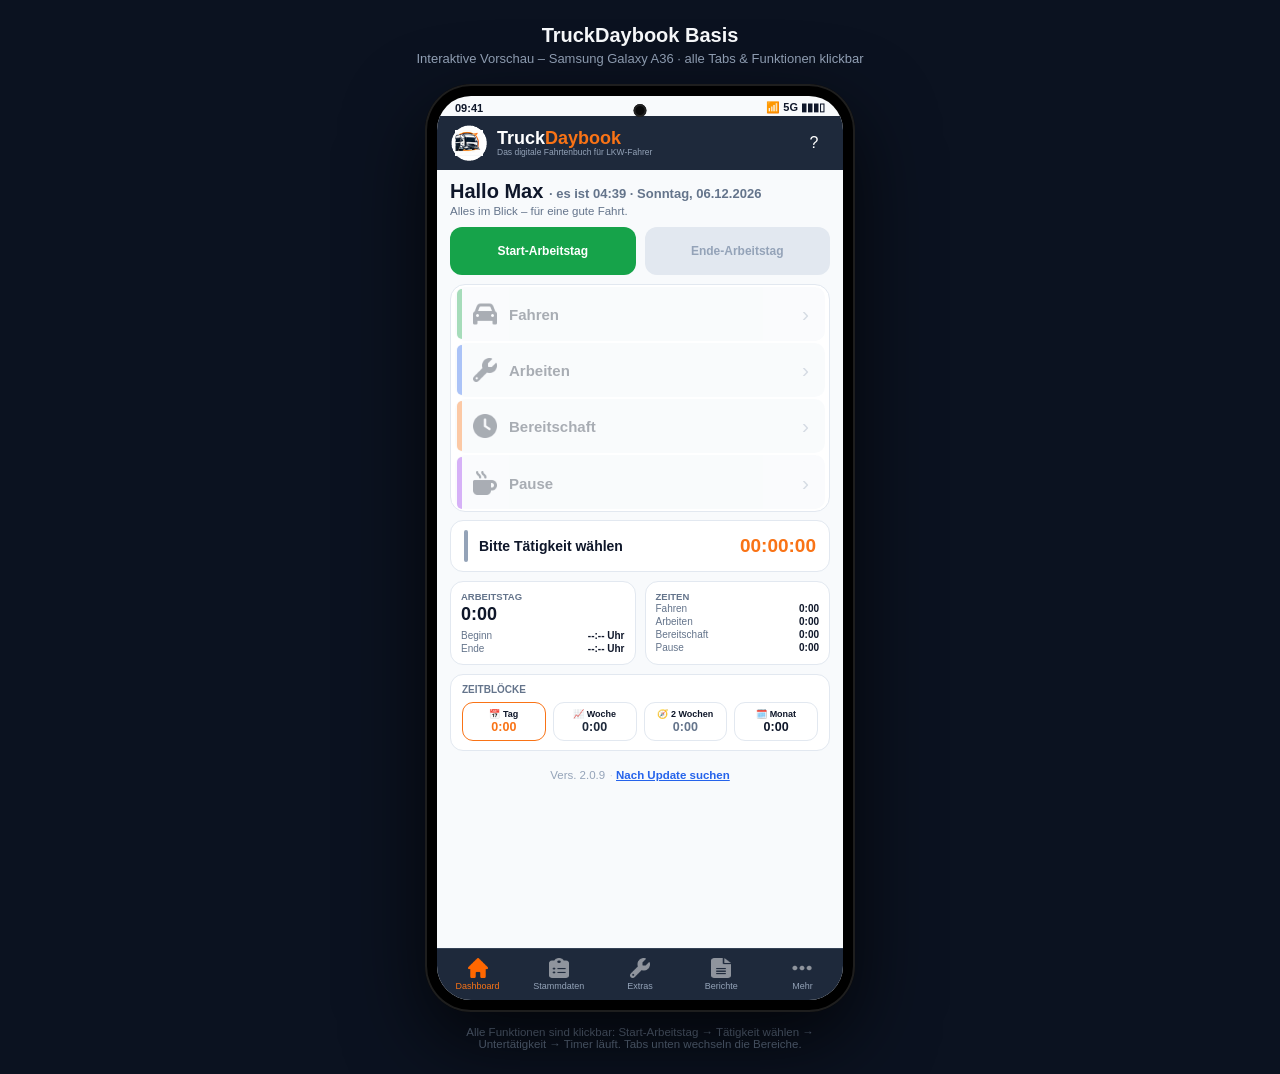
==== app.html @ 49754859 "TruckDaybook Basis Website - oeffentlicher Stand" ====
<!DOCTYPE html>
<html lang="de">
<head>
<meta charset="UTF-8">
<meta name="viewport" content="width=430">
<title>TruckDaybook Basis – Interaktive App-Vorschau</title>
<style>
  * { box-sizing: border-box; margin: 0; padding: 0; user-select: none; }
  body {
    background: #0B1220;
    font-family: 'Segoe UI', Roboto, sans-serif;
    min-height: 100vh;
    display: flex; flex-direction: column; align-items: center;
    padding: 24px 12px;
  }
  h1 { color: #F8FAFC; font-size: 20px; margin-bottom: 4px; }
  .subtitle { color: #94A3B8; font-size: 13px; margin-bottom: 18px; }
  .hint { color: #64748B; font-size: 11.5px; margin-top: 14px; max-width: 380px; text-align: center; }

  /* ===== Samsung A36 ===== */
  .phone { width: min(430px, calc(100vw - 20px)); height: auto; aspect-ratio: 430 / 928; background: #000; border-radius: 46px; padding: 12px;
    box-shadow: 0 30px 80px rgba(0,0,0,.7), inset 0 0 0 2px #1e1e1e; position: relative; }
  .phone::before { content:''; position:absolute; top:20px; left:50%; transform:translateX(-50%);
    width:13px; height:13px; background:#0a0a0a; border-radius:50%;
    box-shadow: inset 0 0 0 2px #222; z-index: 20; }
  .screen { width:100%; height:100%; background:#F8FAFC; border-radius:34px; overflow:hidden;
    display:flex; flex-direction:column; position:relative; }

  .statusbar { display:flex; justify-content:space-between; align-items:center;
    padding:5px 18px 2px; font-size:11px; font-weight:600; color:#0F172A; flex:none; }

  /* ===== Header ===== */
  .app-header { background:#1E293B; padding:9px 14px; display:flex; align-items:center; gap:10px; flex:none; }
  .app-header img { width:36px; height:36px; }
  .app-header .name { font-size:18px; font-weight:800; color:#fff; line-height:1.05; }
  .app-header .name span { color:#F97316; }
  .app-header .claim { font-size:8.5px; color:#94A3B8; }
  .app-header .help { margin-left:auto; color:#fff; font-size:16px; cursor:pointer; width:30px; height:30px;
    display:flex; align-items:center; justify-content:center; }

  .sub-header { background:#1E293B; padding:9px 6px; display:flex; align-items:center; flex:none; }
  .sub-header .back { color:#fff; font-size:20px; width:44px; height:38px; cursor:pointer; border:none;
    background:none; display:flex; align-items:center; justify-content:center; }
  .sub-header img { width:28px; height:28px; margin-right:8px; }
  .sub-header .t { color:#fff; font-size:17px; font-weight:700; flex:1; text-align:center; padding-right:44px; }

  /* ===== Content ===== */
  .content { flex:1; padding:10px 13px; overflow-y:auto; }
  .content::-webkit-scrollbar { width:0; }

  .greeting { font-size:20px; font-weight:800; color:#0F172A; }
  .greeting .greet-tail { font-size:13px; font-weight:600; color:#64748B; }
  .greet-sub { font-size:11.5px; color:#64748B; margin:2px 0 10px; }

  .shift-btns { display:flex; gap:9px; margin-bottom:9px; }
  .shift-btns button { flex:1; height:48px; border:none; border-radius:12px;
    font-weight:800; font-size:12px; color:#fff; cursor:pointer; font-family:inherit; }
  .btn-start { background:#16A34A; }
  .btn-start:disabled { background:#E2E8F0; color:#94A3B8; }
  .btn-end { background:#DC2626; }
  .btn-end:disabled { background:#E2E8F0; color:#94A3B8; }

  .menu { background:#fff; border:1px solid #E2E8F0; border-radius:15px; overflow:hidden; }
  .menu-row { display:flex; align-items:center; gap:12px; padding:0 14px 0 16px; height:54px;
    border-bottom:1px solid #E2E8F0; cursor:pointer; transition:background .15s;
    position:relative; border:2px solid transparent; border-radius:10px; margin:2px 4px; }
  .menu-row:last-child { border-bottom:none; }
  .menu-row:active { background:#F1F5F9; }
  .menu-row.active { background:#FFF7ED; border-color:var(--ac,#F97316); }
  .menu-row.disabled { opacity:.38; pointer-events:none; background:#F1F5F9; }
  .menu-row img { width:24px; height:24px; }
  .menu-row .lbl { font-size:15px; color:#1E293B; font-weight:600; }
  .menu-row .sub { font-size:10.5px; color:#94A3B8; display:block; font-weight:400; }
  .menu-row .chev { margin-left:auto; color:#94A3B8; font-size:21px; font-weight:300; }
  .menu-row.active .lbl { color:var(--ac,#F97316); }
  .menu-row .abar { position:absolute; left:0; top:0; bottom:0; width:5px; border-radius:5px 0 0 5px; }
  .menu-row .edit { margin-left:auto; color:#94A3B8; font-size:15px; padding:4px 4px 4px 8px; }
  .menu-row .edit ~ .chev { margin-left:0; }
  .menu-row .dot { width:8px; height:8px; border-radius:50%; background:#F97316; margin-left:auto; }

  .status-card { background:#fff; border:1px solid #E2E8F0; border-radius:13px; margin-top:8px;
    padding:9px 13px; display:flex; align-items:center; }
  .status-card .bar { width:4px; height:32px; background:#F97316; border-radius:2px; margin-right:11px; }
  .status-card .txt { font-size:14px; font-weight:700; color:#0F172A; }
  .status-card .sub-txt { font-size:11px; color:#64748B; }
  .status-card .timer { margin-left:auto; font-size:19px; font-weight:800; color:#F97316; font-variant-numeric:tabular-nums; }

  .tiles { display:flex; gap:9px; margin-top:9px; }
  .tile { flex:1; background:#fff; border:1px solid #E2E8F0; border-radius:13px; padding:9px 10px; }
  .tile .t-title { font-size:9.5px; font-weight:800; color:#64748B; }
  .tile .t-big { font-size:18px; font-weight:800; color:#0F172A; margin:2px 0 4px; font-variant-numeric:tabular-nums; }
  .tile .t-row { display:flex; justify-content:space-between; font-size:10px; color:#64748B; padding:1px 0; }
  .tile .t-row b { color:#0F172A; font-variant-numeric:tabular-nums; }

  .blockcard { background:#fff; border:1px solid #E2E8F0; border-radius:13px; margin-top:9px; padding:9px 11px; }
  .blockcard .b-title { font-size:10px; font-weight:800; color:#64748B; margin-bottom:7px; }
  .blockcard .mini-tiles { display:flex; gap:7px; }
  .mini { flex:1; border:1.5px solid #E2E8F0; border-radius:11px; padding:6px 3px; text-align:center; cursor:pointer; }
  .mini.hl { border-color:#F97316; }
  .mini .m-name { font-size:9px; font-weight:700; color:#0F172A; }
  .mini .m-val { font-size:12.5px; font-weight:800; margin-top:1px; font-variant-numeric:tabular-nums; }
  .mini.hl .m-val { color:#F97316; }
  .mini:nth-child(2) .m-val { color:#1E293B; }
  .mini:nth-child(3) .m-val { color:#64748B; }
  .mini:nth-child(4) .m-val { color:#0F172A; }

  .sec-title { font-size:10.5px; font-weight:800; color:#64748B; margin:13px 2px 7px; }
  .card { background:#fff; border:1px solid #E2E8F0; border-radius:13px; padding:12px; margin-bottom:9px; }
  .card h3 { font-size:13.5px; font-weight:800; color:#0F172A; margin-bottom:4px; }
  .card p { font-size:11.5px; color:#64748B; line-height:1.45; }
  .card .btn { margin-top:9px; background:#1E293B; color:#fff; border:none; border-radius:8px;
    padding:9px 12px; font-size:12px; font-weight:700; cursor:pointer; font-family:inherit; }
  .card .btn.orange { background:#F97316; }
  .card .btn.ghost { background:#94A3B8; }

  .extras-grid { display:grid; grid-template-columns:1fr 1fr; gap:9px; }
  .ex-tile { background:#fff; border:1.5px solid #1E293B; border-radius:14px; padding:13px 8px;
    text-align:center; cursor:pointer; transition:transform .1s; }
  .ex-tile:active { transform:scale(.97); }
  .ex-tile .e-ico { font-size:23px; margin-bottom:5px; }
  .ex-tile .e-name { font-size:12px; font-weight:700; color:#0F172A; }
  .ex-tile .e-sub { font-size:9px; color:#94A3B8; margin-top:2px; }

  .detail-note { background:#FFF7ED; border:1px solid #FED7AA; color:#9A3412; border-radius:10px;
    padding:9px 12px; font-size:11.5px; margin-bottom:10px; }
  .big-msg { text-align:center; padding:30px 20px; }
  .big-msg .ico { font-size:44px; margin-bottom:10px; }
  .big-msg .t { font-size:16px; font-weight:800; color:#0F172A; }
  .big-msg .s { font-size:12px; color:#64748B; margin-top:5px; }

  /* ===== TabBar ===== */
  .tabbar { background:#1E293B; display:flex; justify-content:space-around; padding:6px 0 9px;
    border-top:1px solid #334155; flex:none; }
  .tab { display:flex; flex-direction:column; align-items:center; gap:3px; color:#94A3B8;
    font-size:9px; cursor:pointer; flex:1; padding-top:3px; }
  .tab img { width:20px; height:20px; opacity:.5; }
  .tab.active { color:#F97316; }
  .tab.active img { opacity:1; filter:invert(59%) sepia(92%) saturate(2100%) hue-rotate(1deg) brightness(102%); }

  .screen-page { display:none; flex:1; flex-direction:column; overflow:hidden; }
  .screen-page.on { display:flex; }

  /* Confirm overlay */
  .overlay { position:absolute; inset:0; background:rgba(11,18,32,.55); display:none;
    align-items:center; justify-content:center; z-index:50; }
  .overlay.on { display:flex; }
  .dlg { background:#fff; border-radius:16px; padding:20px; width:min(290px, 92vw); text-align:center;
    box-shadow:0 20px 50px rgba(0,0,0,.4); }
  .dlg .d-t { font-size:16px; font-weight:800; color:#0F172A; margin-bottom:5px; }
  .dlg .d-s { font-size:12px; color:#64748B; margin-bottom:15px; }
  .dlg .d-btns { display:flex; gap:9px; }
  .dlg button { flex:1; padding:11px; border:none; border-radius:10px; font-weight:800;
    font-size:12.5px; cursor:pointer; font-family:inherit; }
  .dlg .b-no { background:#E2E8F0; color:#475569; }
  .dlg .b-yes { background:#DC2626; color:#fff; }
</style>
</head>
<body>
  <h1>TruckDaybook Basis</h1>
  <div class="subtitle">Interaktive Vorschau – Samsung Galaxy A36 · alle Tabs &amp; Funktionen klickbar</div>

  <div class="phone">
    <div class="screen">

      <!-- ================= DASHBOARD ================= -->
      <div class="screen-page on" id="pg-dashboard">
        <div class="statusbar"><span>09:41</span><span>📶 5G ▮▮▮▯</span></div>
        <div class="app-header">
          <img src="truckdaybook_logo.png">
          <div><div class="name">Truck<span>Daybook</span></div>
          <div class="claim">Das digitale Fahrtenbuch für LKW-Fahrer</div></div>
          <div class="help">?</div>
        </div>
        <div class="content">
          <div class="greeting" id="greeting">Hallo Max <span class="greet-tail" id="greetTail"></span></div>
          <div class="greet-sub">Alles im Blick – für eine gute Fahrt.</div>

          <div class="shift-btns">
            <button class="btn-start" id="btnStart" onclick="startShift()">Start-Arbeitstag</button>
            <button class="btn-end" id="btnEnd" onclick="askEndShift()" disabled>Ende-Arbeitstag</button>
          </div>

          <div class="menu" id="activityMenu">
            <div class="menu-row disabled" id="row-fahren" style="--ac:#16A34A" onclick="openPage('fahren')">
              <div class="abar" style="background:#16A34A"></div><img src="fahren_dark.png"><div class="lbl">Fahren</div><div class="chev">›</div>
            </div>
            <div class="menu-row disabled" id="row-arbeit" style="--ac:#2563EB" onclick="openPage('arbeit')">
              <div class="abar" style="background:#2563EB"></div><img src="arbeiten_wrench_dark.png"><div class="lbl">Arbeiten</div><div class="chev">›</div>
            </div>
            <div class="menu-row disabled" id="row-bereitschaft" style="--ac:#F97316" onclick="openBereitschaft()">
              <div class="abar" style="background:#F97316"></div><img src="bereitschaft_clock_dark.png"><div class="lbl">Bereitschaft</div><div class="chev">›</div>
            </div>
            <div class="menu-row disabled" id="row-pause" style="--ac:#9333EA" onclick="openPage('pause')">
              <div class="abar" style="background:#9333EA"></div><img src="pause_mug_hot_dark.png"><div class="lbl">Pause</div><div class="chev">›</div>
            </div>
          </div>

          <div class="status-card">
            <div class="bar" id="stBar" style="background:#94A3B8"></div>
            <div><div class="txt" id="stMain">Bitte Tätigkeit wählen</div>
            <div class="sub-txt" id="stSub"></div></div>
            <div class="timer" id="stTimer">00:00:00</div>
          </div>

          <div class="tiles">
            <div class="tile">
              <div class="t-title">ARBEITSTAG</div>
              <div class="t-big" id="wdDur">0:00</div>
              <div class="t-row"><span>Beginn</span><b id="wdStart">--:-- Uhr</b></div>
              <div class="t-row"><span>Ende</span><b id="wdEnd">--:-- Uhr</b></div>
            </div>
            <div class="tile">
              <div class="t-title">ZEITEN</div>
              <div class="t-row"><span>Fahren</span><b id="tFahren">0:00</b></div>
              <div class="t-row"><span>Arbeiten</span><b id="tArbeit">0:00</b></div>
              <div class="t-row"><span>Bereitschaft</span><b id="tBereit">0:00</b></div>
              <div class="t-row"><span>Pause</span><b id="tPause">0:00</b></div>
            </div>
          </div>

          <div class="blockcard">
            <div class="b-title">ZEITBLÖCKE</div>
            <div class="mini-tiles">
              <div class="mini hl"><div class="m-name">📅 Tag</div><div class="m-val" id="bTag">0:00</div></div>
              <div class="mini"><div class="m-name">📈 Woche</div><div class="m-val" id="bWoche">0:00</div></div>
              <div class="mini"><div class="m-name">🧭 2 Wochen</div><div class="m-val">0:00</div></div>
              <div class="mini"><div class="m-name">🗓️ Monat</div><div class="m-val">0:00</div></div>
            </div>
          </div>

          <!-- Update-Check: Version + Antippen = suchen -->
          <div style="text-align:center; margin:14px 0 8px;" onclick="updateCheck()">
            <span style="font-size:11.5px; color:#94A3B8;">Vers. 2.0.9</span>
            <span style="font-size:11.5px; color:#CBD5E1;"> · </span>
            <span style="font-size:11.5px; color:#2563EB; font-weight:700; text-decoration:underline;">Nach Update suchen</span>
          </div>
        </div>
      </div>

      <!-- ================= DETAIL: FAHREN ================= -->
      <div class="screen-page" id="pg-fahren">
        <div class="statusbar"><span>09:41</span><span>📶 5G ▮▮▮▯</span></div>
        <div class="sub-header">
          <button class="back" onclick="goTab('dashboard')">‹</button>
          <img src="fahren_white.png"><div class="t">Fahren</div>
        </div>
        <div class="content">
          <div class="sec-title">UNTERTÄTIGKEIT WÄHLEN</div>
          <div class="menu">
            <div class="menu-row" onclick="setActivity('Fahren','Lenkzeit')"><img src="fahren_dark.png"><div class="lbl">Lenkzeit</div><div class="chev">›</div></div>
            <div class="menu-row" onclick="setActivity('Fahren','Stauzeit')"><img src="fahren_dark.png"><div class="lbl">Stauzeit</div><div class="chev">›</div></div>
          </div>
        </div>
      </div>

      <!-- ================= DETAIL: ARBEIT ================= -->
      <div class="screen-page" id="pg-arbeit">
        <div class="statusbar"><span>09:41</span><span>📶 5G ▮▮▮▯</span></div>
        <div class="sub-header">
          <button class="back" onclick="goTab('dashboard')">‹</button>
          <img src="arbeiten_wrench_white.png"><div class="t">Arbeiten</div>
        </div>
        <div class="content">
          <div class="sec-title">UNTERTÄTIGKEIT WÄHLEN</div>
          <div class="menu">
            <div class="menu-row" onclick="setActivity('Arbeiten','Abfahrtskontrolle')"><img src="abfahrtskontrolle_clipboard_check_dark.png"><div class="lbl">Abfahrtskontrolle</div><div class="chev">›</div></div>
            <div class="menu-row" onclick="setActivity('Arbeiten',arbeitLabels.Bereitstellung)"><img src="arbeiten_wrench_dark.png"><div class="lbl" id="lbl-Bereitstellung">Bereitstellung</div><span class="edit" onclick="renameSub(event,'Bereitstellung')">✎</span><div class="chev">›</div></div>
            <div class="menu-row" onclick="setActivity('Arbeiten',arbeitLabels.Entladung)"><img src="arbeiten_wrench_dark.png"><div class="lbl" id="lbl-Entladung">Be.-/Entladung<span class="sub" id="lbl-EntladungSub">(Be.-Entladung)</span></div><span class="edit" onclick="renameSub(event,'Entladung')">✎</span><div class="chev">›</div></div>
            <div class="menu-row" onclick="setActivity('Arbeiten',arbeitLabels.Hofarbeit)"><img src="arbeiten_wrench_dark.png"><div class="lbl" id="lbl-Hofarbeit">Hofarbeit<span class="sub">(Tanken, Umsatteln usw.)</span></div><span class="edit" onclick="renameSub(event,'Hofarbeit')">✎</span><div class="chev">›</div></div>
            <div class="menu-row" onclick="setActivity('Arbeiten',arbeitLabels.Tankreinigung)"><img src="arbeiten_wrench_dark.png"><div class="lbl" id="lbl-Tankreinigung">Tankreinigung</div><span class="edit" onclick="renameSub(event,'Tankreinigung')">✎</span><div class="chev">›</div></div>
            <div class="menu-row" onclick="setActivity('Arbeiten',arbeitLabels.Grenzabfertigung)"><img src="arbeiten_wrench_dark.png"><div class="lbl" id="lbl-Grenzabfertigung">Grenzabfertigung</div><span class="edit" onclick="renameSub(event,'Grenzabfertigung')">✎</span><div class="chev">›</div></div>
            <div class="menu-row" onclick="setActivity('Arbeiten','Lenkzeitfreie Arbeitszeit')"><img src="arbeiten_wrench_dark.png"><div class="lbl">Lenkzeitfreie Arbeitszeit<span class="sub">(Lehrgang, Schulung, Unterw.)</span></div><div class="chev">›</div></div>
          </div>
        </div>
      </div>

      <!-- ================= DETAIL: BEREITSCHAFT ================= -->
      <div class="screen-page" id="pg-bereitschaft">
        <div class="statusbar"><span>09:41</span><span>📶 5G ▮▮▮▯</span></div>
        <div class="sub-header">
          <button class="back" onclick="goTab('dashboard')">‹</button>
          <img src="bereitschaft_clock_white.png"><div class="t">Bereitschaft</div>
        </div>
        <div class="content">
          <div class="sec-title" id="bereitTitle">ENDE BEKANNT?</div>
          <div class="menu" id="bereitMenu">
            <div class="menu-row" onclick="bereitStep('unbekannt')"><img src="bereitschaft_clock_dark.png"><div class="lbl">Ende unbekannt<span class="sub">zählt zur Arbeitszeit (Bereitschaft)</span></div><div class="chev">›</div></div>
            <div class="menu-row" onclick="bereitStep('bekannt')"><img src="pause_mug_hot_dark.png"><div class="lbl">Ende bekannt<span class="sub">nur Einsatzzeit (keine Arbeitszeit)</span></div><div class="chev">›</div></div>
          </div>
        </div>
      </div>

      <!-- ================= DETAIL: PAUSE ================= -->
      <div class="screen-page" id="pg-pause">
        <div class="statusbar"><span>09:41</span><span>📶 5G ▮▮▮▯</span></div>
        <div class="sub-header">
          <button class="back" onclick="goTab('dashboard')">‹</button>
          <img src="pause_mug_hot_white.png"><div class="t">Pause</div>
        </div>
        <div class="content">
          <div class="sec-title" id="pauseTitle">PAUSENART WÄHLEN</div>
          <div class="detail-note" id="pauseEndNote" style="display:none;">Arbeitstag beendet – jetzt Ruhezeit wählen.</div>
          <div class="menu">
            <div class="menu-row" id="rowLenkpause" onclick="setActivity('Pause','Lenkzeitpause')"><img src="pause_mug_hot_dark.png"><div class="lbl">Lenkzeitpause</div><div class="chev">›</div></div>
            <div class="menu-row disabled" id="rowTagesruhe" onclick="endWithRest('Tagesruhe','11 h')"><img src="pause_mug_hot_dark.png"><div class="lbl">Tagesruhe<span class="sub">Nur nach Ende-Arbeitstag</span></div><div class="chev">›</div></div>
            <div class="menu-row disabled" id="rowWochenruhe" onclick="endWithRest('Wochenruhe','45 h')"><img src="pause_mug_hot_dark.png"><div class="lbl">Wochenruhe<span class="sub">Nur nach Ende-Arbeitstag</span></div><div class="chev">›</div></div>
          </div>
        </div>
      </div>

      <!-- ================= STAMMDATEN ================= -->
      <div class="screen-page" id="pg-stammdaten">
        <div class="statusbar"><span>09:41</span><span>📶 5G ▮▮▮▯</span></div>
        <div class="app-header">
          <img src="truckdaybook_logo.png">
          <div><div class="name">Stamm<span>daten</span></div>
          <div class="claim">Das digitale Fahrtenbuch für LKW-Fahrer</div></div>
        </div>
        <div class="content">
          <div class="sec-title">STAMMDATEN BEARBEITEN</div>
          <div class="menu">
            <div class="menu-row" onclick="openMaster('driver')"><div class="lbl">🧑‍✈️ Fahrerstammdaten<span class="sub" id="msDriver">Name, Führerschein, Urlaub</span></div><div class="chev">›</div></div>
            <div class="menu-row" onclick="openMaster('company')"><div class="lbl">🏢 Unternehmerstammdaten<span class="sub" id="msCompany">Firma, Stunden, Zuschläge</span></div><div class="chev">›</div></div>
            <div class="menu-row" onclick="openMaster('vehicle')"><div class="lbl">🚛 Fahrzeugstammdaten<span class="sub" id="msVehicle">Kennzeichen, Hersteller</span></div><div class="chev">›</div></div>
          </div>
          <div class="sec-title">EINSTELLUNGEN</div>
          <div class="menu">
            <div class="menu-row" onclick="showStub('Kilometerstand-Einstellungen')"><div class="lbl">🛣️ Kilometerstand-Einstellungen</div><div class="chev">›</div></div>
          </div>
          <div class="detail-note" style="margin-top:10px;">Basis-Version: CMR-Stammdaten (Adressen, Güter, Equipment) sind Teil von TruckDaybook Plus.</div>
        </div>
      </div>

      <!-- ================= EXTRAS ================= -->
      <div class="screen-page" id="pg-extras">
        <div class="statusbar"><span>09:41</span><span>📶 5G ▮▮▮▯</span></div>
        <div class="app-header">
          <img src="truckdaybook_logo.png">
          <div><div class="name">Ex<span>tras</span></div>
          <div class="claim">Das digitale Fahrtenbuch für LKW-Fahrer</div></div>
        </div>
        <div class="content">
          <div class="sec-title">ZUSATZFUNKTIONEN – KACHEL ANTIPPEN ZUM ÖFFNEN</div>
          <div class="extras-grid">
            <div class="ex-tile" onclick="openPage('tankweiten')"><div class="e-ico">🛣️</div><div class="e-name">Tankweiten</div><div class="e-sub">Rechner</div></div>
            <div class="ex-tile" onclick="showStub('Urlaub &amp; Krankheit')"><div class="e-ico">🏖️</div><div class="e-name">Urlaub &amp; Krankheit</div><div class="e-sub">Abwesenheiten erfassen</div></div>
            <div class="ex-tile" onclick="showStub('Wochenendruhe planen')"><div class="e-ico">🗓️</div><div class="e-name">Wochenendruhe</div><div class="e-sub">planen</div></div>
          </div>
          <div class="detail-note" style="margin-top:10px;">Basis-Version: Tankstelle &amp; CMR Frachtbrief sind Teil von TruckDaybook Plus.</div>
        </div>
      </div>

      <!-- ================= TANKWEITEN ================= -->
      <div class="screen-page" id="pg-tankweiten">
        <div class="statusbar"><span>09:41</span><span>📶 5G ▮▮▮▯</span></div>
        <div class="sub-header">
          <button class="back" onclick="goTab('extras')">‹</button>
          <img src="fahren_white.png"><div class="t">Tankweiten-Rechner</div>
        </div>
        <div class="content">
          <div class="card">
            <h3>🛣️ Tankweiten-Rechner</h3>
            <p>Wie weit kommst du mit deinem Diesel?</p>
            <div style="margin-top:10px;">
              <label style="font-size:11px;color:#64748B;font-weight:700;">TANKINHALT (Liter)</label>
              <input id="twLiter" type="number" value="600" style="width:100%;margin-top:3px;padding:9px;border:1.5px solid #CBD5E1;border-radius:8px;font-size:15px;font-weight:700;">
              <label style="font-size:11px;color:#64748B;font-weight:700;display:block;margin-top:9px;">VERBRAUCH (l/100 km)</label>
              <input id="twVerbrauch" type="number" value="28" step="0.5" style="width:100%;margin-top:3px;padding:9px;border:1.5px solid #CBD5E1;border-radius:8px;font-size:15px;font-weight:700;">
              <button class="btn orange" style="width:100%;margin-top:11px;" onclick="calcTw()">Reichweite berechnen</button>
              <div id="twResult" style="text-align:center;margin-top:12px;font-size:24px;font-weight:800;color:#F97316;"></div>
            </div>
          </div>
        </div>
      </div>

      <!-- ================= BERICHTE ================= -->
      <div class="screen-page" id="pg-berichte">
        <div class="statusbar"><span>09:41</span><span>📶 5G ▮▮▮▯</span></div>
        <div class="app-header">
          <img src="truckdaybook_logo.png">
          <div><div class="name">Be<span>richte</span></div>
          <div class="claim">Das digitale Fahrtenbuch für LKW-Fahrer</div></div>
        </div>
        <div class="content">
          <div class="sec-title">BERICHT WÄHLEN</div>
          <div class="menu">
            <div class="menu-row" onclick="showStub('Schichtbericht')"><div class="lbl">📋 Schichtbericht<span class="sub">Arbeitstag im Überblick</span></div><div class="chev">›</div></div>
            <div class="menu-row" onclick="showStub('Monatsbericht')"><div class="lbl">📊 Monatsbericht<span class="sub">Lenkzeiten &amp; Summen</span></div><div class="chev">›</div></div>
            <div class="menu-row" onclick="showStub('EU-Grenzwerte')"><div class="lbl">⚖️ EU-Grenzwerte<span class="sub">&amp; Kompensation</span></div><div class="chev">›</div></div>
            <div class="menu-row" onclick="showStub('Gespeicherte Berichte')"><div class="lbl">💾 Gespeicherte<span class="sub">Berichte</span></div><div class="chev">›</div></div>
            <div class="menu-row" onclick="showStub('Stundenzettel')"><div class="lbl">🕐 Stundenzettel<span class="sub">Stunden &amp; Zuschläge</span></div><div class="chev">›</div></div>
            <div class="menu-row" onclick="showStub('Spesen / Diäten')"><div class="lbl">💶 Spesen/Diäten<span class="sub">Ausland &amp; Nächtigungen</span></div><div class="chev">›</div></div>
          </div>
          <div class="detail-note" style="margin-top:10px;">Basis-Version: Equipment-Einsatzliste ist Teil von TruckDaybook Plus.</div>
        </div>
      </div>

      <!-- ================= MEHR ================= -->
      <div class="screen-page" id="pg-mehr">
        <div class="statusbar"><span>09:41</span><span>📶 5G ▮▮▮▯</span></div>
        <div class="app-header">
          <img src="truckdaybook_logo.png">
          <div><div class="name">Me<span>hr</span></div>
          <div class="claim">Das digitale Fahrtenbuch für LKW-Fahrer</div></div>
        </div>
        <div class="content">
          <div class="card">
            <h3>🤝 Von Fahrer zu Fahrer</h3>
            <p>TruckDaybook hat ein Berufskraftfahrer im internationalen Fernverkehr entwickelt – für sich selbst und für Kolleginnen und Kollegen. Die App ist kostenlos und bleibt es dauerhaft.</p>
            <button class="btn orange" style="width:100%;">An einen Kollegen schicken</button>
          </div>
          <div class="card">
            <h3>📖 Anwenderhandbuch</h3>
            <p>Vollständige Doku aller Funktionen, Eingaben und automatischen Berechnungen (PDF).</p>
            <div style="display:flex;gap:8px;"><button class="btn" style="flex:1;">Anzeigen</button><button class="btn ghost" style="flex:1;">Teilen</button></div>
          </div>
          <div class="card">
            <h3>ℹ️ App-Info</h3>
            <p>TruckDaybook <b>Basis</b> · Version 2.0.9<br>Kostenlos &amp; dauerhaft – für Berufskraftfahrer.</p>
          </div>
        </div>
      </div>

      <!-- ================= STAMMDATEN: FAHRER ================= -->
      <div class="screen-page" id="pg-mdriver">
        <div class="statusbar"><span>09:41</span><span>📶 5G ▮▮▮▯</span></div>
        <div class="sub-header">
          <button class="back" onclick="goTab('stammdaten')">‹</button>
          <img src="truckdaybook_logo.png"><div class="t">Fahrerstammdaten</div>
        </div>
        <div class="content" id="frmDriver"></div>
      </div>

      <!-- ================= STAMMDATEN: UNTERNEHMEN ================= -->
      <div class="screen-page" id="pg-mcompany">
        <div class="statusbar"><span>09:41</span><span>📶 5G ▮▮▮▯</span></div>
        <div class="sub-header">
          <button class="back" onclick="goTab('stammdaten')">‹</button>
          <img src="truckdaybook_logo.png"><div class="t">Unternehmerstammdaten</div>
        </div>
        <div class="content" id="frmCompany"></div>
      </div>

      <!-- ================= STAMMDATEN: FAHRZEUG ================= -->
      <div class="screen-page" id="pg-mvehicle">
        <div class="statusbar"><span>09:41</span><span>📶 5G ▮▮▮▯</span></div>
        <div class="sub-header">
          <button class="back" onclick="goTab('stammdaten')">‹</button>
          <img src="truckdaybook_logo.png"><div class="t">Fahrzeugstammdaten</div>
        </div>
        <div class="content" id="frmVehicle"></div>
      </div>

      <!-- ================= STUB (Platzhalter) ================= -->
      <div class="screen-page" id="pg-stub">
        <div class="statusbar"><span>09:41</span><span>📶 5G ▮▮▮▯</span></div>
        <div class="sub-header">
          <button class="back" onclick="goBack()">‹</button>
          <img src="truckdaybook_logo.png"><div class="t" id="stubTitle">Seite</div>
        </div>
        <div class="content">
          <div class="big-msg">
            <div class="ico">🚧</div>
            <div class="t" id="stubHead">Bereich</div>
            <div class="s">In der echten App öffnet sich hier das Tool.<br>In dieser Vorschau ist es ein Platzhalter.</div>
          </div>
        </div>
      </div>

      <!-- ================= TABBAR ================= -->
      <div class="tabbar">
        <div class="tab active" id="tab-dashboard" onclick="goTab('dashboard')"><img src="dashboard_house_white.png">Dashboard</div>
        <div class="tab" id="tab-stammdaten" onclick="goTab('stammdaten')"><img src="erfassung_clipboard_list_white.png">Stammdaten</div>
        <div class="tab" id="tab-extras" onclick="goTab('extras')"><img src="arbeiten_wrench_white.png">Extras</div>
        <div class="tab" id="tab-berichte" onclick="goTab('berichte')"><img src="berichte_file_lines_white.png">Berichte</div>
        <div class="tab" id="tab-mehr" onclick="goTab('mehr')"><img src="mehr_ellipsis_white.png">Mehr</div>
      </div>

      <!-- Ende-Dialog -->
      <div class="overlay" id="endOverlay">
        <div class="dlg">
          <div class="d-t">Arbeitstag beenden?</div>
          <div class="d-s">Der Tagesbericht wird gespeichert.</div>
          <div class="d-btns">
            <button class="b-no" onclick="closeEnd()">Abbrechen</button>
            <button class="b-yes" onclick="askEndKm()">Beenden</button>
          </div>
        </div>
      </div>

      <!-- Update-Dialoge -->
      <div class="overlay" id="ovSearch">
        <div class="dlg">
          <div class="d-t">Update-Prüfung</div>
          <div class="d-s">Suche nach neuer Version …</div>
          <div style="font-size:26px; color:#2563EB;">⏳</div>
        </div>
      </div>
      <div class="overlay" id="ovCurrent">
        <div class="dlg">
          <div class="d-t">App ist aktuell</div>
          <div class="d-s">Du verwendest bereits die neueste Version (2.0.9).</div>
          <div class="d-btns">
            <button class="b-no" onclick="$('ovCurrent').classList.remove('on')">OK</button>
          </div>
        </div>
      </div>
      <div class="overlay" id="ovUpdate">
        <div class="dlg">
          <div class="d-t">Update verfügbar</div>
          <div class="d-s" style="text-align:left;">Neue Version <b>2.1.0</b> ist verfügbar.<br><br>Jetzt herunterladen und installieren?</div>
          <div class="d-btns">
            <button class="b-no" onclick="$('ovUpdate').classList.remove('on')">Später</button>
            <button class="b-yes" style="background:#16A34A;" onclick="$('ovUpdate').classList.remove('on')">Jetzt installieren</button>
          </div>
        </div>
      </div>

      <!-- KM-Dialog (Start + Ende) -->
      <div class="overlay" id="kmOverlay">
        <div class="dlg">
          <div class="d-t" id="kmTitle">Kilometerstand</div>
          <div class="d-s" id="kmSub">Bitte aktuellen Kilometerstand eingeben.</div>
          <input id="kmInput" type="number" placeholder="z. B. 312450" style="width:100%;padding:11px;border:1.5px solid #CBD5E1;border-radius:10px;font-size:17px;font-weight:700;text-align:center;margin-bottom:12px;">
          <div class="d-btns">
            <button class="b-no" onclick="closeKm()">Abbrechen</button>
            <button class="b-yes" style="background:#1E293B;" onclick="confirmKm()">OK</button>
          </div>
        </div>
      </div>

    </div>
  </div>

  <div class="hint">Alle Funktionen sind klickbar: Start-Arbeitstag → Tätigkeit wählen → Untertätigkeit → Timer läuft. Tabs unten wechseln die Bereiche.</div>

<script>
const $ = id => document.getElementById(id);
let state = { shift:false, start:null, act:null, sub:null, actSec:0, wd:0,
              times:{Fahren:0,Arbeiten:0,Bereitschaft:0,Pause:0}, lastKm:0 };
let lastTab = 'dashboard';

// Deep-Link: app.html#stammdaten oeffnet direkt den Bereich
const hash = location.hash.replace('#','');
if(['dashboard','stammdaten','extras','berichte','mehr'].includes(hash)){ lastTab=hash; }
document.addEventListener('DOMContentLoaded',()=>{ updateGreeting(); goTab(hash||'dashboard'); });
function updateCheck(){
  $('ovSearch').classList.add('on');
  setTimeout(()=>{ $('ovSearch').classList.remove('on'); $('ovCurrent').classList.add('on'); }, 1200);
}

// Lauftext-Begrüßung wie in der App: "Hallo <Vorname> · es ist <Uhrzeit> · <Wochentag, Datum>"
function updateGreeting(){
  const d=new Date();
  const days=['Sonntag','Montag','Dienstag','Mittwoch','Donnerstag','Freitag','Samstag'];
  const p2=n=>String(n).padStart(2,'0');
  const name=(master.driver.firstName||'').trim();
  $('greeting').innerHTML='Hallo'+(name?' '+name:'')+
    ' <span class="greet-tail">· es ist '+p2(d.getHours())+':'+p2(d.getMinutes())+
    ' · '+days[d.getDay()]+', '+p2(d.getDate())+'.'+p2(d.getMonth()+1)+'.'+d.getFullYear()+'</span>';
}

function show(id){ document.querySelectorAll('.screen-page').forEach(p=>p.classList.remove('on')); $('pg-'+id).classList.add('on'); }
function setTab(name){ ['dashboard','stammdaten','extras','berichte','mehr'].forEach(t=>$('tab-'+t).classList.remove('active')); $('tab-'+name).classList.add('active'); }

function goTab(t){ lastTab=t; show(t);
  if(['dashboard','stammdaten','extras','berichte','mehr'].includes(t)) setTab(t); }
function goBack(){ goTab(lastTab); }
function openPage(p){
  if(p==='pause' && !restMode){
    // Normaler Pause-Modus: nur Lenkzeitpause wählbar
    $('pauseTitle').textContent='PAUSENART WÄHLEN';
    $('pauseEndNote').style.display='none';
    $('rowLenkpause').classList.remove('disabled');
    $('rowTagesruhe').classList.add('disabled');
    $('rowWochenruhe').classList.add('disabled');
    $('rowTagesruhe').querySelector('.sub').textContent='Nur nach Ende-Arbeitstag';
    $('rowWochenruhe').querySelector('.sub').textContent='Nur nach Ende-Arbeitstag';
  }
  show(p);
}
function showStub(title){ $('stubTitle').textContent=title; $('stubHead').textContent=title; show('stub'); }

function fmt(s){ const h=Math.floor(s/3600),m=Math.floor(s%3600/60),x=s%60;
  return `${h}:${String(m).padStart(2,'0')}`; }
function fmtHMS(s){ const h=Math.floor(s/3600),m=Math.floor(s%3600/60),x=s%60;
  return `${String(h).padStart(2,'0')}:${String(m).padStart(2,'0')}:${String(x).padStart(2,'0')}`; }
function fmtClock(d){ return `${String(d.getHours()).padStart(2,'0')}:${String(d.getMinutes()).padStart(2,'0')} Uhr`; }

let kmMode = null; // 'start' | 'end'
let restMode = false;

function startShift(){
  // Start-Kilometerstand abfragen (wie echte App)
  kmMode='start';
  $('kmTitle').textContent='Start-Kilometerstand';
  $('kmSub').textContent='Bitte den aktuellen Kilometerstand eingeben.';
  $('kmInput').value = state.lastKm || '';
  $('kmOverlay').classList.add('on');
}
function askEndShift(){ $('endOverlay').classList.add('on'); }
function closeEnd(){ $('endOverlay').classList.remove('on'); }
function askEndKm(){
  closeEnd();
  // End-Kilometerstand abfragen (wie echte App)
  kmMode='end';
  $('kmTitle').textContent='End-Kilometerstand';
  $('kmSub').textContent='Bitte den aktuellen Kilometerstand eingeben.';
  $('kmInput').value = state.lastKm || '';
  $('kmOverlay').classList.add('on');
}
function closeKm(){
  $('kmOverlay').classList.remove('on');
  kmMode=null;
}
function confirmKm(){
  const v=parseInt($('kmInput').value);
  if(!v || v<0){ $('kmInput').style.borderColor='#DC2626'; $('kmInput').placeholder='Bitte gültigen km-Stand eingeben'; return; }
  state.lastKm=v;
  $('kmOverlay').classList.remove('on');
  if(kmMode==='start'){ doStartShift(); }
  else if(kmMode==='end'){ enterRestMode(); }
  kmMode=null;
}
function doStartShift(){
  state.shift=true; state.start=new Date(); state.wd=0;
  state.times={Fahren:0,Arbeiten:0,Bereitschaft:0,Pause:0};
  $('btnStart').disabled=true; $('btnEnd').disabled=false;
  ['fahren','arbeit','bereitschaft','pause'].forEach(r=>$('row-'+r).classList.remove('disabled'));
  $('wdStart').textContent=fmtClock(state.start);
  const end=new Date(state.start); end.setHours(end.getHours()+13);
  $('wdEnd').textContent=fmtClock(end);
}
function enterRestMode(){
  // wie echte App: PausePage im Ende-Modus - nur Tagesruhe/Wochenruhe
  restMode=true;
  $('pauseTitle').textContent='RUHEZEIT WÄHLEN';
  $('pauseEndNote').style.display='block';
  $('rowLenkpause').classList.add('disabled');
  $('rowTagesruhe').classList.remove('disabled');
  $('rowWochenruhe').classList.remove('disabled');
  $('rowTagesruhe').querySelector('.sub').textContent='9 oder 11 h';
  $('rowWochenruhe').querySelector('.sub').textContent='24 oder 45 h';
  show('pause');
}
function endWithRest(rest, duration){
  restMode=false;
  state.shift=false; state.act=null; state.sub=rest; state.actSec=0;
  $('btnStart').disabled=false; $('btnEnd').disabled=true;
  ['fahren','arbeit','bereitschaft','pause'].forEach(r=>{ $('row-'+r).classList.add('disabled'); $('row-'+r).classList.remove('active'); });
  $('stMain').textContent=rest+' läuft ('+duration+')';
  $('stSub').textContent='Arbeitstag beendet – Tagesbericht gespeichert';
  $('stBar').style.background='#9333EA';
  goTab('dashboard');
}
function setActivity(main,sub){
  state.act=main; state.sub=sub; state.actSec=0;
  ['fahren','arbeit','bereitschaft','pause'].forEach(r=>$('row-'+r).classList.remove('active'));
  const map={Fahren:'fahren',Arbeiten:'arbeit',Bereitschaft:'bereitschaft',Pause:'pause'};
  $('row-'+map[main]).classList.add('active');
  $('stMain').textContent=main;
  $('stSub').textContent=sub;
  const col={Fahren:'#16A34A',Arbeiten:'#2563EB',Bereitschaft:'#F97316',Pause:'#9333EA'};
  $('stBar').style.background=col[main]||'#94A3B8';
  goTab('dashboard');
}

// Bereitschaft: erst „Ende bekannt?" wählen, dann Wartegrund – wie in der App
let bereitEnde=null;
const bereitReasons=['Warten Beladung','Warten Entladung','Warten auf Info','Sonstiges'];
function openBereitschaft(){
  bereitEnde=null;
  $('bereitTitle').textContent='ENDE BEKANNT?';
  $('bereitMenu').innerHTML=
    '<div class="menu-row" onclick="bereitStep(\'unbekannt\')"><img src="bereitschaft_clock_dark.png"><div class="lbl">Ende unbekannt<span class="sub">zählt zur Arbeitszeit (Bereitschaft)</span></div><div class="chev">›</div></div>'+
    '<div class="menu-row" onclick="bereitStep(\'bekannt\')"><img src="pause_mug_hot_dark.png"><div class="lbl">Ende bekannt<span class="sub">nur Einsatzzeit (keine Arbeitszeit)</span></div><div class="chev">›</div></div>';
  show('bereitschaft');
}
function bereitStep(end){
  bereitEnde=end;
  $('bereitTitle').textContent='WARTEN AUF?';
  $('bereitMenu').innerHTML=bereitReasons.map(r=>
    '<div class="menu-row" onclick="pickBereit(\''+r+'\')"><img src="bereitschaft_clock_dark.png"><div class="lbl">'+r+'</div><div class="chev">›</div></div>').join('');
}
function pickBereit(r){
  if(bereitEnde==='bekannt') setActivity('Pause','Wartezeit bekannt – '+r);
  else setActivity('Bereitschaft',r);
}

// Arbeit: editierbare Untertätigkeiten (Stift) – wie in der App (Abfahrtskontrolle & Lenkzeitfreie fest)
let arbeitLabels={Bereitstellung:'Bereitstellung',Entladung:'Be.-/Entladung',Hofarbeit:'Hofarbeit',Tankreinigung:'Tankreinigung',Grenzabfertigung:'Grenzabfertigung'};
function renameSub(e,key){
  e.stopPropagation();
  const n=prompt('Neuer Text für „'+arbeitLabels[key]+'“:',arbeitLabels[key]);
  if(n===null) return;
  arbeitLabels[key]=n.trim()||key;
  $('lbl-'+key).childNodes[0].textContent=arbeitLabels[key];
}
function calcTw(){
  const l=parseFloat($('twLiter').value)||0, v=parseFloat($('twVerbrauch').value)||1;
  $('twResult').textContent = v>0 ? '≈ '+Math.round(l/v*100).toLocaleString('de-DE')+' km' : '—';
}

/* ============ Stammdaten-Formulare (Basis: Fahrer/Unternehmen/Fahrzeug) ============ */
let master = {
  driver: {firstName:'Max', lastName:'Mustermann', birthDate:'1980-04-12', driverId:'D-12345', licenseNumber:'B081234567', ceExpiryDate:'2029-06-30', cardExpiryDate:'2027-01-15', country:'Deutschland', region:'', hireDate:'2020-09-01', annualVacation:'30', vacationMode:'Jahresanspruch', unit:'Arbeitstage'},
  company: {name:'Muster Spedition GmbH', street:'Industriestraße 12', postalCode:'12345', city:'Berlin', country:'Deutschland', monthlyGross:'3200', weeklyHours:'40', inclOvertime:'0', surchargesIncl:false},
  vehicle: {plate:'B-TR 1234', manufacturer:'MAN', model:'TGX 18.470', year:'2021', emissionClass:'Euro 6'}
};

const driverFields = [
  ['firstName','Vorname','text'],['lastName','Nachname','text'],['birthDate','Geburtsdatum','date'],
  ['driverId','Fahrer-ID / Fahrernummer','text'],['licenseNumber','Führerschein-Nr.','text'],
  ['ceExpiryDate','CE-Ablaufdatum','date'],['cardExpiryDate','Fahrerkarte gültig bis','date'],
  ['country','Land','text'],['region','Region / Bundesland','text'],
  ['hireDate','Einstellungsdatum','date'],['annualVacation','Jahresurlaub (Tage)','number'],
  ['vacationMode','Urlaubsart (Jahres-/Monatsanspruch)','text'],['unit','Einheit (Arb.-/Kalendertage)','text']
];
const companyFields = [
  ['name','Firmenname','text'],['street','Straße','text'],['postalCode','PLZ','text'],
  ['city','Ort','text'],['country','Land','text'],
  ['monthlyGross','Monatsbrutto (€)','number'],['weeklyHours','Wochenstunden','number'],
  ['inclOvertime','Inkl. Überstunden','number']
];
const vehicleFields = [
  ['plate','Kennzeichen','text'],['manufacturer','Hersteller','text'],['model','Modell','text'],
  ['year','Baujahr','number'],['emissionClass','Emissionsklasse','text']
];

function fld(key,label,type,section){
  const v = master[section][key] ?? '';
  return `<div class="card" style="margin-bottom:8px;padding:9px 12px;">
    <label style="font-size:10.5px;color:#64748B;font-weight:800;display:block;margin-bottom:3px;">${label.toUpperCase()}</label>
    <input id="f_${section}_${key}" type="${type}" value="${v}" style="width:100%;padding:8px;border:1.5px solid #CBD5E1;border-radius:8px;font-size:14px;font-weight:600;color:#0F172A;">
  </div>`;
}

function openMaster(section){
  const fields = section==='driver'?driverFields:section==='company'?companyFields:vehicleFields;
  const label = section==='driver'?'Fahrer':section==='company'?'Unternehmer':'Fahrzeug';
  const container = section==='driver'?'frmDriver':section==='company'?'frmCompany':'frmVehicle';
  let html = `<div class="detail-note">${label}stammdaten bearbeiten – wie in der echten Basis-App.</div>`;
  fields.forEach(([k,l,t])=> html+=fld(k,l,t,section));
  if(section==='company'){
    const chk = master.company.surchargesIncl?'checked':'';
    html += `<div class="card" style="padding:9px 12px;display:flex;align-items:center;gap:9px;">
      <input type="checkbox" id="f_company_surchargesIncl" ${chk} style="width:20px;height:20px;">
      <label for="f_company_surchargesIncl" style="font-size:13px;font-weight:600;color:#0F172A;">Zuschläge im Gehalt enthalten</label></div>`;
  }
  html += `<button class="btn orange" style="width:100%;margin-top:4px;" onclick="saveMaster('${section}')">💾 Speichern</button>`;
  $(container).innerHTML = html;
  show('m'+section);
}

function saveMaster(section){
  const fields = section==='driver'?driverFields:section==='company'?companyFields:vehicleFields;
  fields.forEach(([k])=>{ const el=$('f_'+section+'_'+k); if(el) master[section][k]=el.value; });
  if(section==='company'){ const el=$('f_company_surchargesIncl'); if(el) master.company.surchargesIncl=el.checked; }
  // Kurz-Zusammenfassung in der Liste anzeigen
  if(section==='driver'){ $('msDriver').textContent=(master.driver.firstName+' '+master.driver.lastName).trim()||'Name, Führerschein, Urlaub'; updateGreeting(); }
  if(section==='company') $('msCompany').textContent=master.company.name||'Firma, Stunden, Zuschläge';
  if(section==='vehicle') $('msVehicle').textContent=(master.vehicle.plate+' · '+master.vehicle.manufacturer+' '+master.vehicle.model).trim()||'Kennzeichen, Hersteller';
  goTab('stammdaten');
}
setInterval(()=>{
  if(!state.shift) return;
  state.wd++; 
  if(state.act){ state.actSec++; state.times[state.act]++; }
  $('stTimer').textContent=state.act?fmtHMS(state.actSec):fmtHMS(0);
  $('wdDur').textContent=fmt(state.wd);
  $('bTag').textContent=fmt(state.wd);
  $('bWoche').textContent=fmt(state.wd);
  $('tFahren').textContent=fmt(state.times.Fahren);
  $('tArbeit').textContent=fmt(state.times.Arbeiten);
  $('tBereit').textContent=fmt(state.times.Bereitschaft);
  $('tPause').textContent=fmt(state.times.Pause);
},1000);
</script>
</body>
</html>
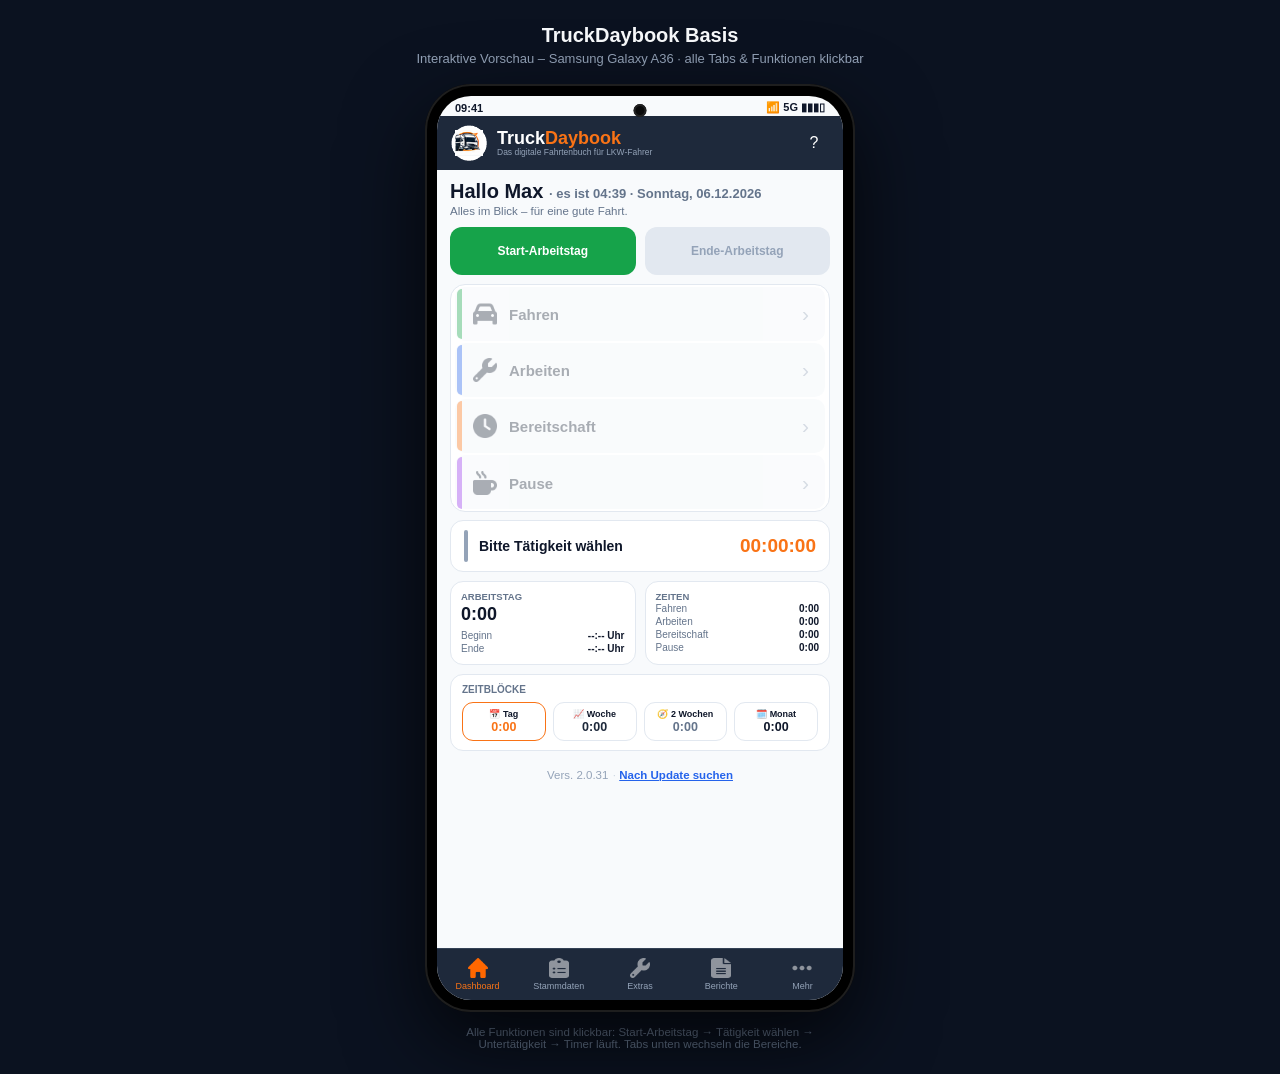
==== commit c4d87d0b: "FAQ um echte Tester-Fragen erweitert, Demo auf Basis 2.0.31 - Neue FAQ: GPS-Fahrerkennung ohne Tacho" ====
--- a/app.html
+++ b/app.html
@@ -153,6 +153,21 @@
     font-size:12.5px; cursor:pointer; font-family:inherit; }
   .dlg .b-no { background:#E2E8F0; color:#475569; }
   .dlg .b-yes { background:#DC2626; color:#fff; }
+
+  /* ---- Dunkles Design (Demo) ---- */
+  .screen.dark { background:#0F172A; }
+  .screen.dark .content { background:#0F172A; color:#E2E8F0; }
+  .screen.dark .greeting, .screen.dark .lbl, .screen.dark .sec-title,
+  .screen.dark .t-title, .screen.dark .b-title { color:#E2E8F0; }
+  .screen.dark .menu, .screen.dark .tile, .screen.dark .card,
+  .screen.dark .blockcard, .screen.dark .status-card { background:#1E293B; border-color:#334155; }
+  .screen.dark .menu-row { color:#E2E8F0; }
+  .screen.dark .menu-row .sub, .screen.dark .greet-sub, .screen.dark .sub-txt { color:#94A3B8; }
+  .screen.dark .mini { background:#0F172A; color:#E2E8F0; }
+  .screen.dark .mini-tiles { background:#1E293B; }
+  .screen.dark .t-row span { color:#94A3B8; }
+  .screen.dark input { background:#0F172A; color:#E2E8F0; border-color:#334155 !important; }
+  .screen.dark .app-header, .screen.dark .sub-header { background:#334155; }
 </style>
 </head>
 <body>
@@ -230,7 +245,7 @@
 
           <!-- Update-Check: Version + Antippen = suchen -->
           <div style="text-align:center; margin:14px 0 8px;" onclick="updateCheck()">
-            <span style="font-size:11.5px; color:#94A3B8;">Vers. 2.0.9</span>
+            <span style="font-size:11.5px; color:#94A3B8;">Vers. 2.0.31</span>
             <span style="font-size:11.5px; color:#CBD5E1;"> · </span>
             <span style="font-size:11.5px; color:#2563EB; font-weight:700; text-decoration:underline;">Nach Update suchen</span>
           </div>
@@ -326,6 +341,7 @@
           <div class="sec-title">EINSTELLUNGEN</div>
           <div class="menu">
             <div class="menu-row" onclick="showStub('Kilometerstand-Einstellungen')"><div class="lbl">🛣️ Kilometerstand-Einstellungen</div><div class="chev">›</div></div>
+            <div class="menu-row" onclick="showStub('Spesen-Sätze / Steuerland')"><div class="lbl">💶 Spesen-Sätze / Steuerland<span class="sub">Auslands-Tagegelder &amp; Zuschläge</span></div><div class="chev">›</div></div>
           </div>
           <div class="detail-note" style="margin-top:10px;">Basis-Version: CMR-Stammdaten (Adressen, Güter, Equipment) sind Teil von TruckDaybook Plus.</div>
         </div>
@@ -405,8 +421,8 @@
         </div>
         <div class="content">
           <div class="card">
-            <h3>🤝 Von Fahrer zu Fahrer</h3>
-            <p>TruckDaybook hat ein Berufskraftfahrer im internationalen Fernverkehr entwickelt – für sich selbst und für Kolleginnen und Kollegen. Die App ist kostenlos und bleibt es dauerhaft.</p>
+            <h3>🤝 Von Fahrer zu Fahrer!</h3>
+            <p>Ich bin selbst Berufskraftfahrer im internationalen Fernverkehr. Der tägliche Papierkram ist einfach nicht mehr zeitgemäß. Deshalb habe ich Truck Daybook entwickelt – erst für mich, jetzt auch für euch.<br><br>💚 Die App ist und bleibt kostenlos!<br><br>Kennst du Kolleginnen oder Kollegen, denen die App helfen könnte? Dann teile einfach den Link!</p>
             <button class="btn orange" style="width:100%;">An einen Kollegen schicken</button>
           </div>
           <div class="card">
@@ -415,8 +431,17 @@
             <div style="display:flex;gap:8px;"><button class="btn" style="flex:1;">Anzeigen</button><button class="btn ghost" style="flex:1;">Teilen</button></div>
           </div>
           <div class="card">
+            <h3>🌙 Design</h3>
+            <p>Darstellung wählen – wie in der App:</p>
+            <div style="display:flex;gap:8px;margin-top:6px;">
+              <button class="btn ghost" style="flex:1;" onclick="setTheme('light')">☀️ Hell</button>
+              <button class="btn ghost" style="flex:1;" onclick="setTheme('dark')">🌙 Dunkel</button>
+              <button class="btn ghost" style="flex:1;" onclick="setTheme('system')">📱 System</button>
+            </div>
+          </div>
+          <div class="card">
             <h3>ℹ️ App-Info</h3>
-            <p>TruckDaybook <b>Basis</b> · Version 2.0.9<br>Kostenlos &amp; dauerhaft – für Berufskraftfahrer.</p>
+            <p>TruckDaybook <b>Basis</b> · Version 2.0.31<br>Kostenlos &amp; dauerhaft – für Berufskraftfahrer.</p>
           </div>
         </div>
       </div>
@@ -499,7 +524,7 @@
       <div class="overlay" id="ovCurrent">
         <div class="dlg">
           <div class="d-t">App ist aktuell</div>
-          <div class="d-s">Du verwendest bereits die neueste Version (2.0.9).</div>
+          <div class="d-s">Du verwendest bereits die neueste Version (2.0.31).</div>
           <div class="d-btns">
             <button class="b-no" onclick="$('ovCurrent').classList.remove('on')">OK</button>
           </div>
@@ -544,6 +569,12 @@
 const hash = location.hash.replace('#','');
 if(['dashboard','stammdaten','extras','berichte','mehr'].includes(hash)){ lastTab=hash; }
 document.addEventListener('DOMContentLoaded',()=>{ updateGreeting(); goTab(hash||'dashboard'); });
+function setTheme(mode){
+  const scr = document.querySelector('.screen');
+  if(mode==='dark') scr.classList.add('dark');
+  else if(mode==='light') scr.classList.remove('dark');
+  else scr.classList.toggle('dark', window.matchMedia('(prefers-color-scheme: dark)').matches);
+}
 function updateCheck(){
   $('ovSearch').classList.add('on');
   setTimeout(()=>{ $('ovSearch').classList.remove('on'); $('ovCurrent').classList.add('on'); }, 1200);
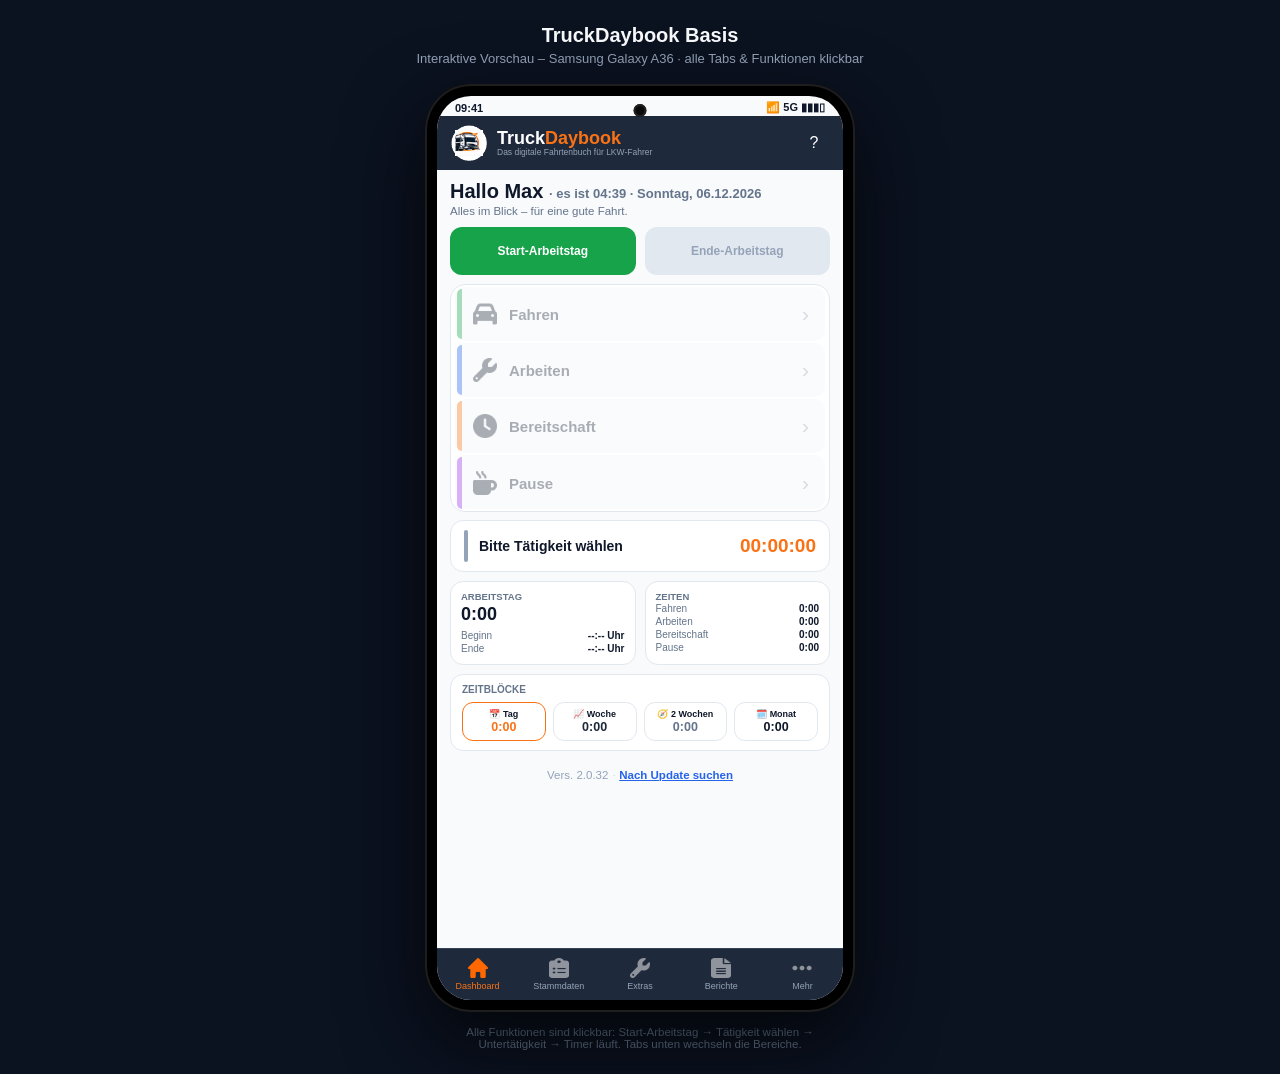
==== commit 53c64311: "Website auf Basis-Store-Stand: Plus- und Tester-Inhalte entfernt - Basis-Version als einziges Produk" ====
--- a/app.html
+++ b/app.html
@@ -245,7 +245,7 @@
 
           <!-- Update-Check: Version + Antippen = suchen -->
           <div style="text-align:center; margin:14px 0 8px;" onclick="updateCheck()">
-            <span style="font-size:11.5px; color:#94A3B8;">Vers. 2.0.31</span>
+            <span style="font-size:11.5px; color:#94A3B8;">Vers. 2.0.32</span>
             <span style="font-size:11.5px; color:#CBD5E1;"> · </span>
             <span style="font-size:11.5px; color:#2563EB; font-weight:700; text-decoration:underline;">Nach Update suchen</span>
           </div>
@@ -343,7 +343,7 @@
             <div class="menu-row" onclick="showStub('Kilometerstand-Einstellungen')"><div class="lbl">🛣️ Kilometerstand-Einstellungen</div><div class="chev">›</div></div>
             <div class="menu-row" onclick="showStub('Spesen-Sätze / Steuerland')"><div class="lbl">💶 Spesen-Sätze / Steuerland<span class="sub">Auslands-Tagegelder &amp; Zuschläge</span></div><div class="chev">›</div></div>
           </div>
-          <div class="detail-note" style="margin-top:10px;">Basis-Version: CMR-Stammdaten (Adressen, Güter, Equipment) sind Teil von TruckDaybook Plus.</div>
+          <div class="detail-note" style="margin-top:10px;">Alle Stammdaten bleiben lokal auf deinem Gerät gespeichert.</div>
         </div>
       </div>
 
@@ -362,7 +362,7 @@
             <div class="ex-tile" onclick="showStub('Urlaub &amp; Krankheit')"><div class="e-ico">🏖️</div><div class="e-name">Urlaub &amp; Krankheit</div><div class="e-sub">Abwesenheiten erfassen</div></div>
             <div class="ex-tile" onclick="showStub('Wochenendruhe planen')"><div class="e-ico">🗓️</div><div class="e-name">Wochenendruhe</div><div class="e-sub">planen</div></div>
           </div>
-          <div class="detail-note" style="margin-top:10px;">Basis-Version: Tankstelle &amp; CMR Frachtbrief sind Teil von TruckDaybook Plus.</div>
+          <div class="detail-note" style="margin-top:10px;">Alle Zusatzfunktionen sind kostenlos und komplett offline nutzbar.</div>
         </div>
       </div>
 
@@ -407,7 +407,7 @@
             <div class="menu-row" onclick="showStub('Stundenzettel')"><div class="lbl">🕐 Stundenzettel<span class="sub">Stunden &amp; Zuschläge</span></div><div class="chev">›</div></div>
             <div class="menu-row" onclick="showStub('Spesen / Diäten')"><div class="lbl">💶 Spesen/Diäten<span class="sub">Ausland &amp; Nächtigungen</span></div><div class="chev">›</div></div>
           </div>
-          <div class="detail-note" style="margin-top:10px;">Basis-Version: Equipment-Einsatzliste ist Teil von TruckDaybook Plus.</div>
+          <div class="detail-note" style="margin-top:10px;">Jeder Bericht lässt sich als PDF exportieren und teilen.</div>
         </div>
       </div>
 
@@ -441,7 +441,7 @@
           </div>
           <div class="card">
             <h3>ℹ️ App-Info</h3>
-            <p>TruckDaybook <b>Basis</b> · Version 2.0.31<br>Kostenlos &amp; dauerhaft – für Berufskraftfahrer.</p>
+            <p>TruckDaybook <b>Basis</b> · Version 2.0.32<br>Kostenlos &amp; dauerhaft – für Berufskraftfahrer.</p>
           </div>
         </div>
       </div>
@@ -524,7 +524,7 @@
       <div class="overlay" id="ovCurrent">
         <div class="dlg">
           <div class="d-t">App ist aktuell</div>
-          <div class="d-s">Du verwendest bereits die neueste Version (2.0.31).</div>
+          <div class="d-s">Du verwendest bereits die neueste Version (2.0.32).</div>
           <div class="d-btns">
             <button class="b-no" onclick="$('ovCurrent').classList.remove('on')">OK</button>
           </div>
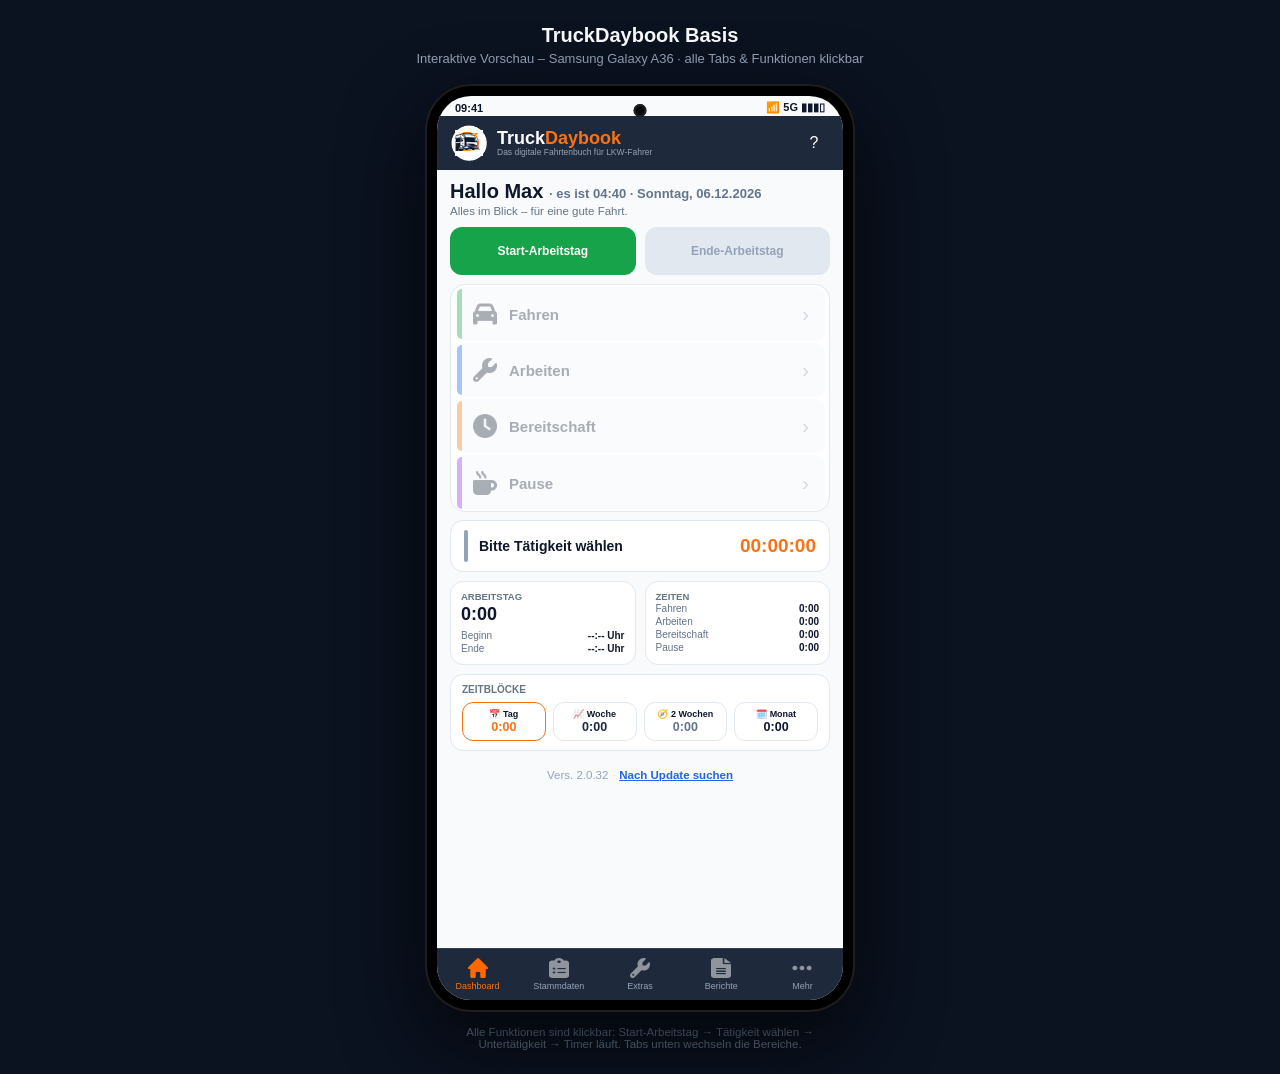
==== commit e1b33191: "Lohn-Check auf der Website nachgetragen - Neue Feature-Karte "Lohn-Check" (Mindestlohn DE / KV AT, S" ====
--- a/app.html
+++ b/app.html
@@ -340,6 +340,7 @@
           </div>
           <div class="sec-title">EINSTELLUNGEN</div>
           <div class="menu">
+            <div class="menu-row" onclick="openMonthly()"><div class="lbl">💰 Monatswerte (Lohnabrechnung)<span class="sub">Mindestlohn- / KV-Check</span></div><div class="chev">›</div></div>
             <div class="menu-row" onclick="showStub('Kilometerstand-Einstellungen')"><div class="lbl">🛣️ Kilometerstand-Einstellungen</div><div class="chev">›</div></div>
             <div class="menu-row" onclick="showStub('Spesen-Sätze / Steuerland')"><div class="lbl">💶 Spesen-Sätze / Steuerland<span class="sub">Auslands-Tagegelder &amp; Zuschläge</span></div><div class="chev">›</div></div>
           </div>
@@ -441,7 +442,7 @@
           </div>
           <div class="card">
             <h3>ℹ️ App-Info</h3>
-            <p>TruckDaybook <b>Basis</b> · Version 2.0.32<br>Kostenlos &amp; dauerhaft – für Berufskraftfahrer.</p>
+            <p>TruckDaybook <b>Basis</b> · Version 2.0.36<br>Kostenlos &amp; dauerhaft – für Berufskraftfahrer.</p>
           </div>
         </div>
       </div>
@@ -464,6 +465,38 @@
           <img src="truckdaybook_logo.png"><div class="t">Unternehmerstammdaten</div>
         </div>
         <div class="content" id="frmCompany"></div>
+      </div>
+
+      <!-- ================= MONATSWERTE ================= -->
+      <div class="screen-page" id="pg-mmonthly">
+        <div class="statusbar"><span>09:41</span><span>📶 5G ▮▮▮▯</span></div>
+        <div class="sub-header">
+          <button class="back" onclick="goTab('stammdaten')">‹</button>
+          <img src="truckdaybook_logo.png"><div class="t">Monatswerte</div>
+        </div>
+        <div class="content">
+          <div class="card">
+            <div style="font-size:10.5px;color:#64748B;font-weight:800;margin-bottom:3px;">ABRECHNUNGSMONAT</div>
+            <div style="display:flex;gap:8px;">
+              <select id="mpMonth" onchange="updMonthly()" style="flex:1;padding:8px;border:1.5px solid #CBD5E1;border-radius:8px;font-size:14px;font-weight:600;">
+                <option>Januar</option><option>Februar</option><option>März</option><option>April</option>
+                <option>Mai</option><option>Juni</option><option>Juli</option><option>August</option>
+                <option>September</option><option selected>Oktober</option><option>November</option><option>Dezember</option>
+              </select>
+              <select id="mpYear" onchange="updMonthly()" style="padding:8px;border:1.5px solid #CBD5E1;border-radius:8px;font-size:14px;font-weight:600;">
+                <option>2025</option><option selected>2026</option><option>2027</option>
+              </select>
+            </div>
+          </div>
+          <div class="card" style="margin-top:8px;">
+            <div style="font-size:10.5px;color:#64748B;font-weight:800;margin-bottom:3px;">ANRECHENBARES BRUTTO (STEUERBRUTTO)</div>
+            <input id="mpGross" type="number" inputmode="decimal" placeholder="z. B. 3600" oninput="updMonthly()"
+                   style="width:100%;padding:8px;border:1.5px solid #CBD5E1;border-radius:8px;font-size:14px;font-weight:600;color:#0F172A;">
+          </div>
+          <div class="card" id="mpInfo" style="margin-top:8px;background:#EFF6FF;"></div>
+          <div class="card" id="mpResult" style="margin-top:8px;"></div>
+          <div class="detail-note" style="margin-top:10px;">In der App rechnet der Prüfrechner live mit deinen echten Fahrdaten – hier mit Demo-Werten.</div>
+        </div>
       </div>
 
       <!-- ================= STAMMDATEN: FAHRZEUG ================= -->
@@ -727,6 +760,61 @@
   arbeitLabels[key]=n.trim()||key;
   $('lbl-'+key).childNodes[0].textContent=arbeitLabels[key];
 }
+// ============ Monatswerte: Mini-Prüfrechner (spiegelt die echte Logik) ============
+const MP_IST_H = 255.58;                 // Demo-Ist-Stunden (wie echte Oktober-Daten)
+const MP_MILOG = {2025:12.82, 2026:13.90, 2027:14.60};
+const MP_KV = {kraftfahrer:2687.85, lkwfahrer:2641.20, lap:2730.45};  // KV 2026, ≤5 J.
+
+function openMonthly(){ show('mmonthly'); updMonthly(); }
+
+function updMonthly(){
+  const gross = parseFloat(($('mpGross').value||'').replace(',','.')) || 0;
+  const year  = parseInt($('mpYear').value)||2026;
+  const mon   = $('mpMonth').value;
+  const isAT  = /österreich|austria|^at\b/i.test((master.company.country||'').trim());
+  const w     = MP_MILOG[year];
+  const info  = $('mpInfo'), res = $('mpResult');
+
+  if(!isAT && w){
+    info.innerHTML = `<b style="color:#1D4ED8;">Arbeitgeber-Land: ${master.company.country} · Mindestlohn ${mon} ${year}: ${w.toFixed(2)} €/h — Check aktiv</b>`;
+  } else if(isAT){
+    const grp=(master.driver.kvGroup||'lkwfahrer').toLowerCase();
+    const kv=MP_KV[grp]||MP_KV.lkwfahrer;
+    info.innerHTML = `<b style="color:#1D4ED8;">Arbeitgeber-Land: AT · KV-Mindestlohn ${mon} ${year}: ${kv.toLocaleString('de-DE',{minimumFractionDigits:2})} € — KV-Check aktiv</b>`;
+  } else {
+    info.innerHTML = `<b style="color:#64748B;">Arbeitgeber-Land: ${master.company.country} — kein Check für ${year} hinterlegt</b>`;
+  }
+
+  res.innerHTML = `<b>Ist-Stunden ${mon} ${year}: 255:34 h</b> <span style="color:#64748B;">(Demo-Fahrdaten)</span><br>`;
+  if(gross<=0){ res.innerHTML+=`<span style="color:#64748B;">Steuerbrutto eintippen → Prüfung startet sofort</span>`; return; }
+
+  const eff = gross/MP_IST_H;
+  res.innerHTML += `Effektiver Stundenlohn: <b>${eff.toFixed(2)} €/h</b><br>`;
+
+  if(!isAT && w){
+    if(eff>=w){
+      res.innerHTML += `<b style="color:#15803D;">Mindestlohn (${w.toFixed(2)} €) eingehalten ✓</b>`;
+    } else {
+      const fehl = MP_IST_H*w-gross;
+      res.innerHTML += `<b style="color:#DC2626;">UNTER MINDESTLOHN (${w.toFixed(2)} €) – MiLoG § 3</b><br>`+
+        `<span style="color:#DC2626;">Mindestbrutto: ${(MP_IST_H*w).toLocaleString('de-DE',{minimumFractionDigits:2})} € · Fehlbetrag: ${fehl.toLocaleString('de-DE',{minimumFractionDigits:2})} €</span>`;
+    }
+  } else if(isAT){
+    const grp=(master.driver.kvGroup||'lkwfahrer').toLowerCase();
+    const kv=MP_KV[grp]||MP_KV.lkwfahrer;
+    const weekly=parseFloat(master.company.weeklyHours)||40;
+    const soll=weekly*13/3;
+    const ot=Math.max(0,MP_IST_H-soll);
+    const claim=kv+ot*(kv/164)*1.5;
+    if(gross>=claim){
+      res.innerHTML += `<b style="color:#15803D;">KV-Mindestanspruch (${claim.toLocaleString('de-DE',{minimumFractionDigits:2})} €) eingehalten ✓</b>`;
+    } else {
+      res.innerHTML += `<b style="color:#DC2626;">UNTER KV-MINDESTLOHN (Speditions-KV)</b><br>`+
+        `<span style="color:#DC2626;">KV-Anspruch inkl. ÜStd: ${claim.toLocaleString('de-DE',{minimumFractionDigits:2})} € · Fehlbetrag: ${(claim-gross).toLocaleString('de-DE',{minimumFractionDigits:2})} €</span>`;
+    }
+  }
+}
+
 function calcTw(){
   const l=parseFloat($('twLiter').value)||0, v=parseFloat($('twVerbrauch').value)||1;
   $('twResult').textContent = v>0 ? '≈ '+Math.round(l/v*100).toLocaleString('de-DE')+' km' : '—';
@@ -745,7 +833,8 @@
   ['ceExpiryDate','CE-Ablaufdatum','date'],['cardExpiryDate','Fahrerkarte gültig bis','date'],
   ['country','Land','text'],['region','Region / Bundesland','text'],
   ['hireDate','Einstellungsdatum','date'],['annualVacation','Jahresurlaub (Tage)','number'],
-  ['vacationMode','Urlaubsart (Jahres-/Monatsanspruch)','text'],['unit','Einheit (Arb.-/Kalendertage)','text']
+  ['vacationMode','Urlaubsart (Jahres-/Monatsanspruch)','text'],['unit','Einheit (Arb.-/Kalendertage)','text'],
+  ['kvGroup','KV-Verwendungsgruppe (nur AT: kraftfahrer/lkwfahrer/lap)','text']
 ];
 const companyFields = [
   ['name','Firmenname','text'],['street','Straße','text'],['postalCode','PLZ','text'],
